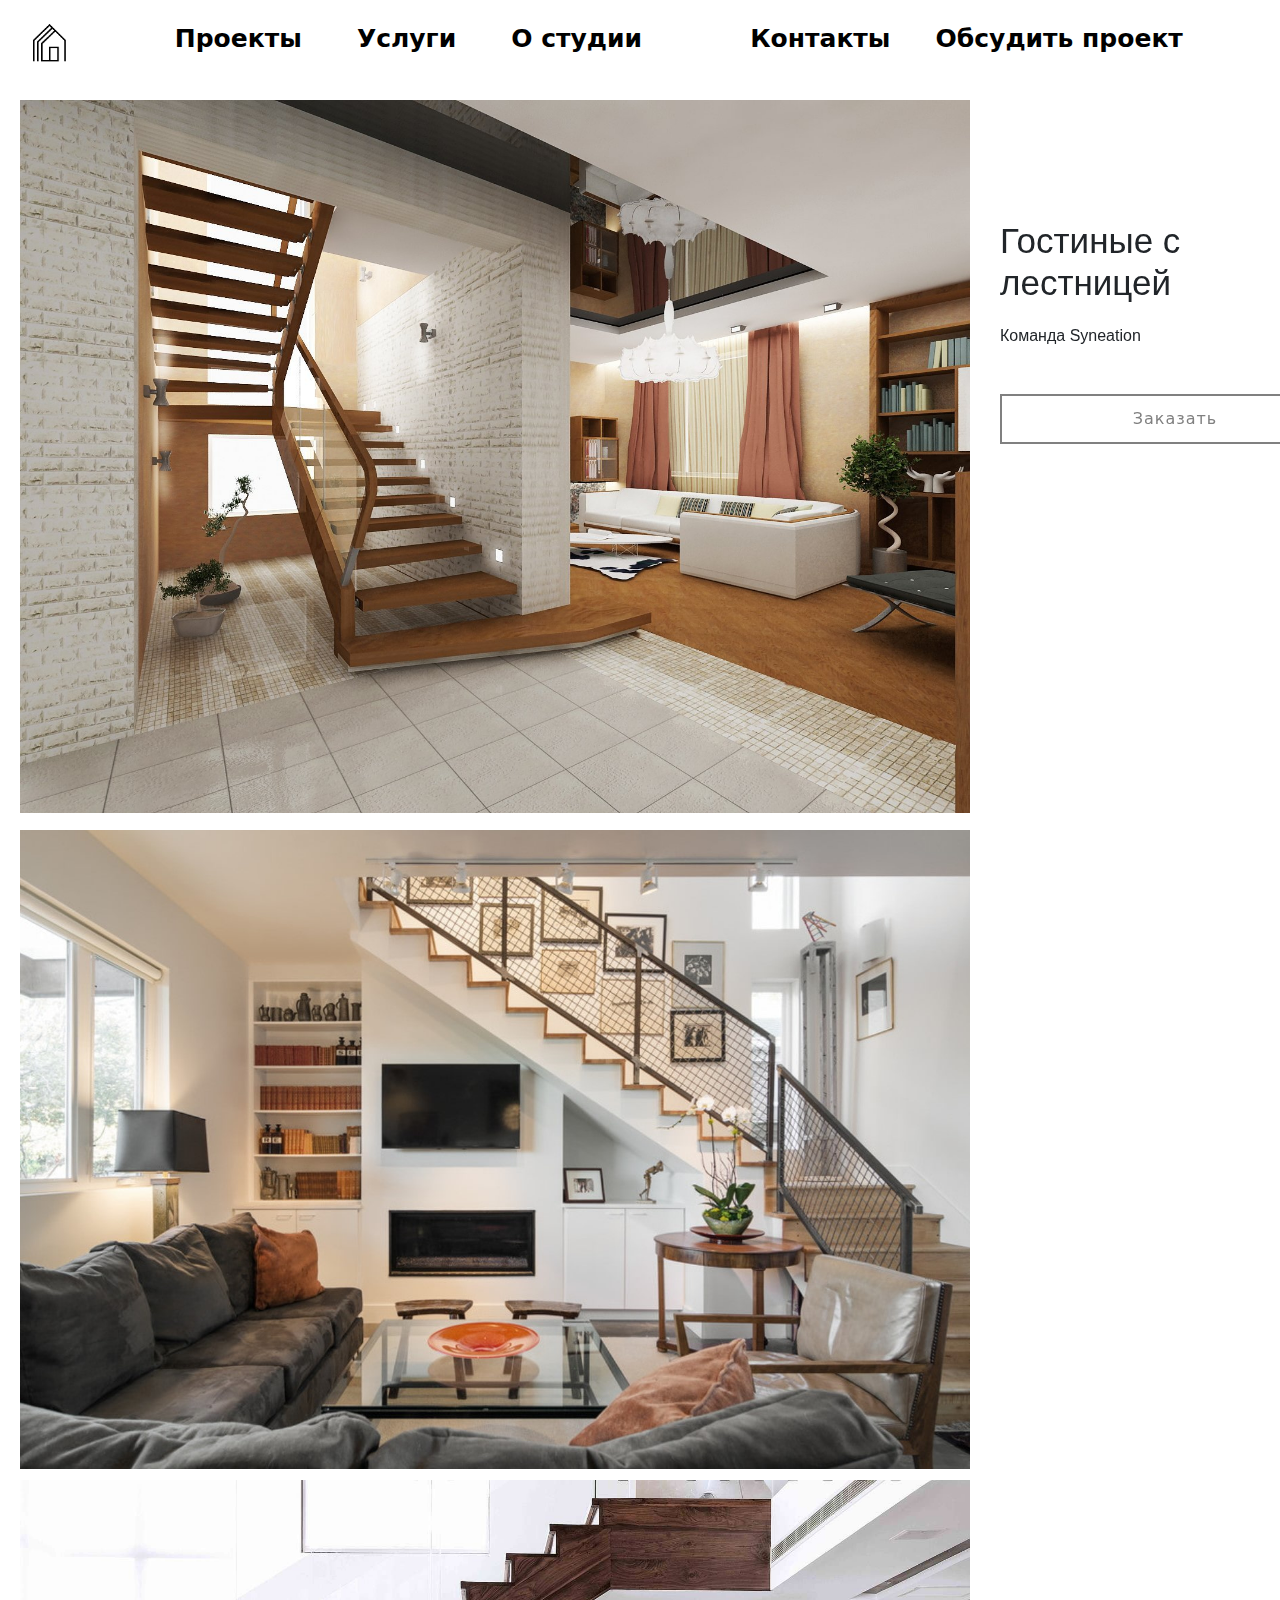
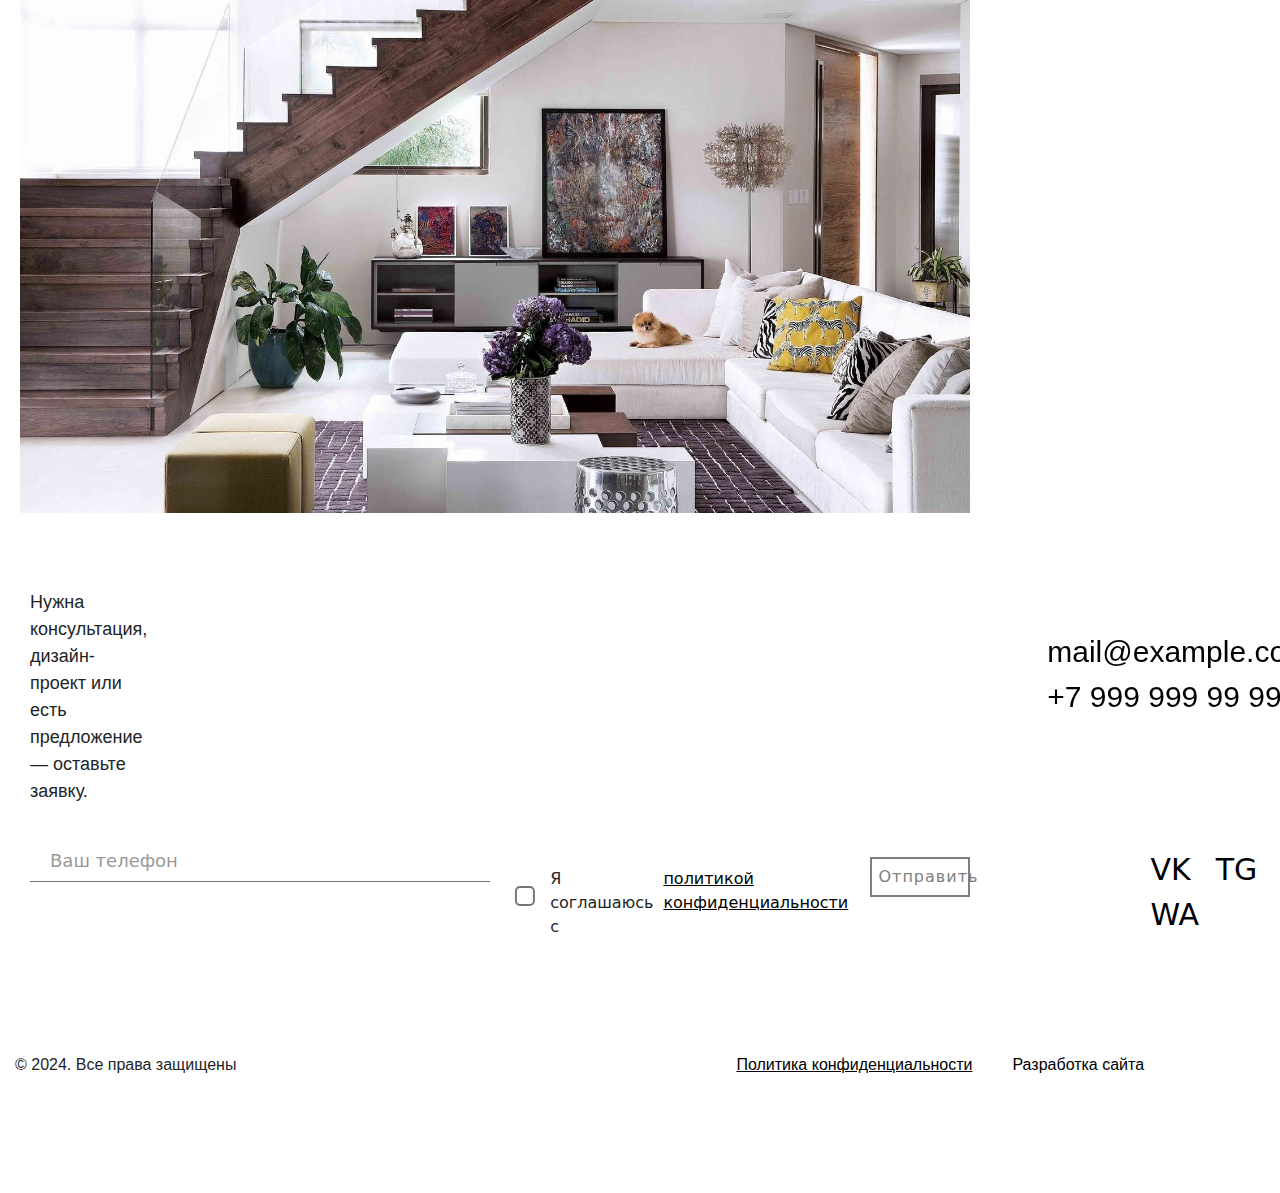
==== gostlest.html @ 32cbbccd "my_site(github)" ====
<!DOCTYPE html>
<html lang="en">
<head>
    <meta charset="UTF-8">
    <meta name="viewport" content="width=device-width, initial-scale=1.0">
    <title>Document</title>

    <!-- Css -->
    <link href="css/style.css" rel="stylesheet"> 
    <link href="css/gost.css" rel="stylesheet">
    <!-- Bootstrap -->
    <link rel="stylesheet" href="https://cdn.jsdelivr.net/npm/bootstrap@5.3.3/dist/css/bootstrap.min.css">    
    <!-- Bootstrap -->
    <script src="https://code.jquery.com/jquery-3.7.1.min.js"></script>
</head>
<body>
    <!-- Header -->
    <header>
    <div class="head-anim">
            <nav>
                <ul>
                    <li style="list-style-type: none;">
                        <a href="index.html"><img src="png/Logo.png" width="90px" class="img-head"/></a>
                        <a href="index.html#project" class="head1">Проекты</a>
                        <a href="index.html#uslugi" class="head2">Услуги</a>
                        <a href="index.html#about" class="head3">О студии</a>
                        <a href="index.html#contact" class="head4">Контакты</a>
                        <a href="#" class="head5" id="open_pop_up">Обсудить проект</a>
                    </li>
                </ul>
            </nav>
        </div>

        <div class="pop_up" id="pop_up">
            <div class="pop_up_container">
                <div class="pop_up_body" id="pop_up_body">
                    <h1>ПОЛУЧИТЕ БЕСПЛАТНУЮ<br> КОНСУЛЬТАЦИЮ ПЕРЕД<br> НАЧАЛОМ ПРОЕКТА</h1>
                    <p>Ответим на все интересующие вас вопросы простым языком,<br> поможем подобрать оптимальное решение ваших задач<br> и расскажем подробнее о работе нашей студии.</p>
                    <form action="send">
                        <div class="group">      
                            <input type="text"required>
                            <span class="highlight"></span>
                            <span class="bar"></span>
                            <label>Как вас зовут?</label>
                        </div>
                        <div class="group">      
                            <input type="tel" id="phone" name="phone" data-phone-pattern required>
                            <span class="highlight"></span>
                            <span class="bar"></span>
                            <label>Ваш телефон</label>
                        </div>
                        <div class="group">      
                            <input type="email" id="email" pattern=".+@example\.com" size="30" required>
                            <span class="highlight"></span>
                            <span class="bar"></span>
                            <label>Ваш email</label>
                        </div>
                        
                        <div class="check"> 
                            <figure style="display: flex;">
                                <input type="checkbox" name="personal"><p>Я соглашаюсь с</p>  <a href="#">политикой конфиденциальности</a>
                            </figure>
                        </div>

                        <div class="container">
                            <button>Отправить</button>
                        </div>
                    </form>
                    <!-- Close -->
                    <div class="pop_up_close" id="pop_up_close">&#10006</div>
                </div>
            </div>
        </div>
    </header>

    <figure style="display: flex;">
        <div class="text">
            <h1>Гостиные с лестницей</h1>
            <p>Команда Syneation</p>
            <form action="index.html">
                <button>Заказать</button>
            </form>
        </div>
        <div class="img1">
            <a href="png/disain1.png"><img src="png/disain1.png" alt="disain1"></a>
        </div>
        <div class="img2">
            <a href="png/disain1(1).png"><img src="png/disain1(1).png" alt="disain2"></a>
        </div>
        <div class="img3">
            <a href="png/disain1(2).png"><img src="png/disain1(2).png" alt="disain3"></a>
        </div>

    </figure>

    <!-- footer -->
     <footer>
     <footer>
            <figure style="display: flex;">
                <div class="fot">
                    <p>Нужна консультация, дизайн-проект или есть<br> предложение — оставьте заявку.</p>
                </div>
                <div class="mail">
                    <a href="mailto:mail@example.com">mail@example.com</a>
                    <br>
                    <a href="tel:+79999999999">+7 999 999 99 99</a>
                </div>
            </figure>
            
            <form action="send1.php" method="post">
                <figure style="display: flex;">
                    <div class="group" style="margin-left: 30px;">      
                        <input type="tel" id="phone" name="phone" data-phone-pattern required>
                        <span class="highlight"></span>
                        <span class="bar"></span>
                        <label>Ваш телефон</label>
                    </div>
                    <div class="check1" style="margin-left: 30px;"> 
                        <figure style="display: flex;">
                            <input type="checkbox" name="personal" style="margin-bottom: 30px;transform: scale(2);"><p style="margin-top: 30px;">Я соглашаюсь с  </p>
                            <a href="#" style="margin-top: 30px;">политикой конфиденциальности</a>
                        </figure>
                    </div>
                    <div class="container2">
                        <button type="submit" name="submit">Отправить</button>
                    </div>
    
                    <div class="con">
                        <a href="#">VK</a>
                        <a href="#">TG</a>
                        <a href="#">WA</a>
                    </div>
                </figure>
            </form>

            <figure style="display: flex;">
                <div class="end">
                    <p>© 2024. Все права защищены</p>
                </div>
                <div class="end0">
                    <a href="#">Политика конфиденциальности</a>
                </div>
                <div class="end1">
                    <a href="#">Разработка сайта</a>
                </div>
            </figure>
        </footer>
</body>

<!-- JS -->
<script src="https://code.jquery.com/jquery-3.7.1.min.js"></script>
<script src="js/etc.js"></script>
</html>
---- css/style.css ----
/* System */
/* 1 - head */
/* 1.1 - img */
/* 2 - header */
/* 3 - body */
/* 4 - uslugi */
/* 4.2 about */
/* 4.3 contact */
/* 5 - pop_up */
/* 6 - btn-sen */
/* 7 - mobile */

/* System */
html {
    scroll-behavior: smooth;
}

html, body {
    max-width: 100%;
    overflow-x: hidden;
}

/* 1 - head */
header {
    position: fixed;
    z-index: 3;
    background: white;
}

.head1 {
    text-decoration: none;
    color: black;
    font-size: 25px;
    display: inline-block;
    text-align: center;
    font-weight: 600;
    margin-right: 50px;
    margin-left: 600px;
    margin-top: 20px;

}

.head2 {
    text-decoration: none;
    color: black;
    font-size: 25px;
    display: inline-block;
    text-align: center;
    margin-right: 50px;
    font-weight: 600;
}

.head3 {
    text-decoration: none;
    color: black;
    font-size: 25px;
    display: inline-block;
    text-align: center;
    margin-right: 450px;
    font-weight: 600;
}

.head4 {
    text-decoration: none;
    color: black;
    font-size: 25px;
    display: inline-block;
    text-align: center;
    margin-right: 40px;
    font-weight: 600;
}

.head5 {
    text-decoration: none;
    color: black;
    font-size: 25px;
    display: inline-block;
    text-align: center;
    font-weight: 600;
}

.head-anim a{
	color: black; /* Цвет обычной ссылки */
    position: relative;
    cursor: pointer;
    text-decoration: none; /* Убираем подчеркивание */
}
.head-anim a:after {
	content: "";
    display: block;
    position: absolute;
    right: 0;
    bottom: -3px;
    width: 0;
    height: 2px; /* Высота линии */
    background-color: black; /* Цвет подчеркивания при исчезании линии*/
    transition: width 0.5s; /* Время эффекта */
}

.head-anim a:hover:after {
	content: "";
    width: 100%;
    display: block;
    position: absolute;
    left: 0;
    right: 0;
    bottom: -3px;
    height: 2px; /* Высота линии */
    background-color: red; /* Цвет подчеркивания при появлении линии*/
    transition: width 0.5s;  /* Время эффекта */
}

.img-head {
    margin-left: 1px;
    margin-top: 1px; 
    display: inline-block; 
    width: 3.2%;
}

/* 2 - header */
/* head */
.slide {    
    padding-right: 10px;
    margin-left: 350px; 
    padding-top: 100px; 
    font-family: 'Gill Sans', 'Gill Sans MT', Calibri, 'Trebuchet MS', sans-serif; 
    font-weight: 450;
    font-size: 80px; 
    /* for chrome and safari*/
    -webkit-animation-duration: 1s;
    -webkit-animation-name: slidein;

    /*for firefox*/
    -moz-animation-duration: 1s;
    -moz-animation-name: slidein;

      /* for opera*/
    -o-animation-duration: 1s;
    -o-animation-name: slidein;

      /* Standard syntax*/
    animation-duration: 1s;
    animation-name: slidein;

}

@-webkit-keyframes slidein {
    from {
        margin-left: 100%;
        width: 300%;
    }

    to {
        margin-left: 18%;
        width: 100%;
    }
}

@-moz-keyframes slidein {
    from {
        margin-left: 100%;
        width: 300%;
    }

    to {
        margin-left: 18%;
        width: 100%;
    }
}
 @-o-keyframes slidein {
    from {
        margin-left: 100%;
        width: 300%;
    }

    to {
        margin-left: 18%;
        width: 100%;
    }
}
  @keyframes slidein {
    from {
        margin-left: 100%;
        width: 300%;
    }

    to {
        margin-left: 18%;
        width: 100%;
    }
}

/* down-head */
.down-head {
    margin-top: 25px;
    margin-left: 670px; 
    font-size: 30px;
}

/* zak-head */
.zak-head { 
    margin-top: 20px;
    margin-left: 150px;
    font-size: 23px;
    text-decoration: none;
    color: black;
}

p.zak-head {
    color: black; /* Цвет текста */
    text-transform: uppercase;
    line-height: 1;
    -webkit-transition: all 0.5s ease;
          transition: all 0.5s ease;
}

p.zak-head:hover {
    color: #5265f6; /* Меняем цвет текста */
}

/* 3 - body */
.img1 img{
    margin-left: 15px;
    margin-top: 50px;
}

.img1 h5 {
    margin-left: 15px;
}

.img2 img{
    margin-left: 750px;
    margin-top: 50px;
}

.img2 h5 {
    margin-left: 750px;
    margin-top: 5px;
}

.img3 img {
    margin-left: 15px;
    margin-top: 50px;
}

.img3 h5 {
    margin-left: 15px;
    margin-top: 15px;
}


.img4 img {
    margin-left: 15px;
    margin-top: 50px;
}

.img4 h5 {
    margin-left: 15px;
}

.img5 img {
    margin-top: 50px;
    margin-left: 570px;
    width: 70%;
}

.img5 h5 {
    margin-top: 5px;
    margin-left: 570px;
}

.img6 img {
    margin-left: 15px;
    margin-top: 50px;
}

.img6 h5 {
    margin-left: 15px;
    margin-top: 5px;
}

.img7 img {
    margin-left: 410px;
    margin-top: 50px;
}

.img7 h5 {
    margin-left: 410px;
    margin-top: 5px;
}

.img8 img {
    margin-left: 620px;
    margin-top: 50px;
}

.img8 h5 {
    margin-left: 620px;
    margin-top: 5px;
}

.img9 img {
    margin-left: 15px;
    margin-top: 50px;
}

.img9 h5 {
    margin-left: 15px;
    margin-top: 5px;
}

/* 4 - uslugi */
.uslugi h1 {
    margin-left: 750px;
    margin-top: 100px;
    font-family: 'Lucida Sans', 'Lucida Sans Regular', 'Lucida Grande', 'Lucida Sans Unicode', Geneva, Verdana, sans-serif;
    font-size: 50px;
}

.uslugi2 h1 {
    margin-left: 35px;
    margin-top: 80px;
    font-family: 'Lucida Sans', 'Lucida Sans Regular', 'Lucida Grande', 'Lucida Sans Unicode', Geneva, Verdana, sans-serif;
    font-size: 40px;
}
.uslugi2 p{
    margin-top: 10px;
    margin-left: 35px;
    font-family: 'Lucida Sans', 'Lucida Sans Regular', 'Lucida Grande', 'Lucida Sans Unicode', Geneva, Verdana, sans-serif;
    font-size: 20px;
    font-weight: 500;
}

/* btn-uslugi */

 .btn-usl:hover{
    color: #5265f6; /* Меняем цвет текста */
}

.btn-usl1 {
    text-decoration: none;
    color: black;
    font-size: 20px;
    margin-left: 40px;
}
.btn-usl1{
    text-transform: uppercase;
    line-height: 1;
    -webkit-transition: all 0.5s ease;
            transition: all 0.5s ease;
  }
  .btn-usl1:hover{
    color: #ffa000; /* Меняем цвет текста */
    -webkit-text-shadow: 2px 2px 2px #000;
    -moz-text-shadow: 2px 2px 2px #000;
        text-shadow: 2px 2px 2px #000;
  }

.usl1 {
    margin-left: 600px;
    font-family: 'Lucida Sans', 'Lucida Sans Regular', 'Lucida Grande', 'Lucida Sans Unicode', Geneva, Verdana, sans-serif;
    font-size: 20px;
    margin-bottom: 100px;
}
.usl1 a {
    margin-top: 30px;
}
.usl1 p {
    margin-top: 20px;
    font-weight: 500;
    margin-bottom: 100px;
}

.usl2 {
    margin-left: 300px;
    font-family: 'Lucida Sans', 'Lucida Sans Regular', 'Lucida Grande', 'Lucida Sans Unicode', Geneva, Verdana, sans-serif;
    font-size: 20px;
}
.usl2 a {
    margin-top: 30px;
}
.usl2 p {
    margin-top: 20px;
    font-weight: 500;
    margin-bottom: 100px;
}

/* 4.2 about */
.abouth {
    margin-left: 600px;
    font-family: 'Lucida Sans', 'Lucida Sans Regular', 'Lucida Grande', 'Lucida Sans Unicode', Geneva, Verdana, sans-serif;
    font-size: 60px;
}
.aboutp1 {
    margin-top: 50px;
    margin-left: 600px;
    font-family: 'Lucida Sans', 'Lucida Sans Regular', 'Lucida Grande', 'Lucida Sans Unicode', Geneva, Verdana, sans-serif;
    font-size: 23px;
}
.aboutp2 {
    margin-top: 50px;
    margin-left: 120px;
    font-family: 'Lucida Sans', 'Lucida Sans Regular', 'Lucida Grande', 'Lucida Sans Unicode', Geneva, Verdana, sans-serif;
    font-size: 23px;
}
.aboutp3 {
    margin-top: 60px;
    margin-left: 600px;
    font-family: 'Lucida Sans', 'Lucida Sans Regular', 'Lucida Grande', 'Lucida Sans Unicode', Geneva, Verdana, sans-serif;
    font-size: 23px;
}
.aboutp4 {
    margin-top: 60px;
    margin-left: 120px;
    font-family: 'Lucida Sans', 'Lucida Sans Regular', 'Lucida Grande', 'Lucida Sans Unicode', Geneva, Verdana, sans-serif;
    font-size: 23px;
}
.aboutp5 {
    margin-top: 60px;
    margin-left: 600px;
    font-family: 'Lucida Sans', 'Lucida Sans Regular', 'Lucida Grande', 'Lucida Sans Unicode', Geneva, Verdana, sans-serif;
    font-size: 23px;
    margin-bottom: 100px;
}

.image {
    margin-left: 600px;
    margin-top: 60px;
    width: 100%;
}

/* 4.3 contact */
.fot {
    margin-top: 60px;
    margin-left: 30px;
    font-size: 23px;
    font-family: 'Lucida Sans', 'Lucida Sans Regular', 'Lucida Grande', 'Lucida Sans Unicode', Geneva, Verdana, sans-serif;
}

.mail a{
    
    margin-left: 900px;
	color: black; /* Цвет обычной ссылки */
    position: relative;
    cursor: pointer;
    font-size: 30px;
    font-family: 'Lucida Sans', 'Lucida Sans Regular', 'Lucida Grande', 'Lucida Sans Unicode', Geneva, Verdana, sans-serif;
    text-decoration: none; /* Убираем подчеркивание */
}
.mail a:after {
	content: "";
    display: block;
    position: absolute;
    right: 0;
    bottom: -3px;
    width: 0;
    height: 2px; /* Высота линии */
    background-color: black; /* Цвет подчеркивания при исчезании линии*/
    transition: width 0.5s; /* Время эффекта */
}

.mail a:hover:after {
	content: "";
    width: 100%;
    display: block;
    position: absolute;
    right: 0;
    left: 0;
    bottom: -3px;
    height: 2px; /* Высота линии */
    background-color: red; /* Цвет подчеркивания при появлении линии*/
    transition: width 0.5s;  /* Время эффекта */
}

.container2 button{
    margin-left: 10px;
    margin-top: 20px;
    margin-right: 10px;
    width: 100px;
    height: 40px;
    text-align: left;
  }

.con  {
    margin-left: 550px;
    margin-bottom: 100px;
}
.con a {
    font-size: 30px;
    margin-left: 20px;
    text-decoration: none;
    color: black;
}

.end p{
    font-family: 'Lucida Sans', 'Lucida Sans Regular', 'Lucida Grande', 'Lucida Sans Unicode', Geneva, Verdana, sans-serif;
    margin-left: 15px;
}
.end0 a{
    font-family: 'Lucida Sans', 'Lucida Sans Regular', 'Lucida Grande', 'Lucida Sans Unicode', Geneva, Verdana, sans-serif;
    margin-left: 500px;
    color: black;
}
.end1 {
    margin-bottom: 100px;
}
.end1 a{
    font-family: 'Lucida Sans', 'Lucida Sans Regular', 'Lucida Grande', 'Lucida Sans Unicode', Geneva, Verdana, sans-serif;
    margin-left: 600px;
    text-decoration: none;
    color: black;
}


/* 5 - pop_up */
.pop_up {
    width: 100%;
    height: 100%;
    position: fixed;
    left: 0;
    top: 0;
    background-color: transparent;
    z-index: 2;
    transform: translateY(-44.5%) scale(0);
    transition: .4s ease-in-out;
}


.pop_up.active {
    transform: translateY(0%) scale(100%);
    background-color: rgba(0, 0, 0, .8);
}

.pop_up_contaier {
    display: flex;
    width: 100%;
    height: 100%;
}

.pop_up_body {
    margin: auto;
    width: 550px;
    background-color: #fff;
    border-radius: 1px;
    text-align: center;
    padding: 40px 20px 110px 15px;
    position: relative;
    margin-top: 150px;
}

.pop_up_body h1{
    font-family: 'Lucida Sans', 'Lucida Sans Regular', 'Lucida Grande', 'Lucida Sans Unicode', Geneva, Verdana, sans-serif;
    font-size: 30px;
    text-align: left;
    margin-bottom: 10px;
    margin-left: 25px;
}
.pop_up_body p{
    font-family: 'Lucida Sans', 'Lucida Sans Regular', 'Lucida Grande', 'Lucida Sans Unicode', Geneva, Verdana, sans-serif;
    text-align: left;
    font-size: 15px;
    margin-left: 20px;
}
.pop_up_body input {
    margin-left: 20px;
    margin-top: 30px;
}

.pop_up_close {
    position: absolute;
    top: 15px;
    right: 15px;
    font-size: 21px;
    cursor: pointer;
}


/* pop_pu */
.pop_pu {
    width: 100%;
    height: 100%;
    position: fixed;
    left: 0;
    top: 0;
    background-color: transparent;
    z-index: 2;
    transform: translateY(-44.5%) scale(0);
    transition: .4s ease-in-out;
}

.pop_pu.active {
    transform: translateY(0%) scale(100%);
    background-color: rgba(0, 0, 0, .8);
}

.pop_pu_contaier {
    display: flex;
    width: 100%;
    height: 100%;
}

.pop_pu_body {
    margin: auto;
    width: 300px;
    background-color: #fff;
    border-radius: 1px;
    text-align: center;
    padding: 20px 35px 10px 25px;
    position: relative;
    margin-top: 300px;
}

.pop_pu_body h1{
    font-family: 'Lucida Sans', 'Lucida Sans Regular', 'Lucida Grande', 'Lucida Sans Unicode', Geneva, Verdana, sans-serif;
    font-size: 30px;
    text-align: left;
    margin-bottom: 30px;
    margin-top: 30px;

}
.pop_pu_body p{
    font-family: 'Lucida Sans', 'Lucida Sans Regular', 'Lucida Grande', 'Lucida Sans Unicode', Geneva, Verdana, sans-serif;
    text-align: left;
    font-size: 15px;

}
.pop_pu_body ul {
    text-align: left;

    margin-top: 40px;
}

.pop_pu_close {
    position: absolute;
    top: 15px;
    right: 15px;
    font-size: 21px;
    cursor: pointer;
}

/* input check */
.check1 a{
    color: black;  
    margin-left: 10px;
    margin-top: 20px;   
}
.check1 p{
    margin-top: 22px;
}

.check1 input{
    margin-right: 20px;
    width: 3%;
    margin-top: 30px;
    transform: scale(2);
}

.check a{
    color: black;  
    margin-left: 10px;
    margin-top: 20px;   
}
.check p{
    margin-top: 22px;
}

.check input{
    margin-right: 1px;
    width: 3%;
    margin-bottom: 30px;
    transform: scale(2);
}



.group { 
    position:relative; 
    margin-bottom:45px; 
  }
  input {
    font-size:18px;
    padding:10px 10px 10px 5px;
    display:block;
    width:460px;
    border:none;
    border-bottom:1px solid #757575;
  }
  input:focus  { outline:none; }
  
  /* LABEL ======================================= */
  label          {
    color:#999; 
    font-size:18px;
    font-weight:normal;
    position:absolute;
    right: 0;
    pointer-events:none;
    left:20px;
    top:10px;
    transition:0.2s ease all; 
    -moz-transition:0.2s ease all; 
    -webkit-transition:0.2s ease all;
  }
  
  /* active state */
  input:focus ~ label, input:valid ~ label    {
    top:-20px;
    font-size:14px;
    color:#5264AE;
  }
  
  /* BOTTOM BARS ================================= */
  .bar  { position:relative; display:block; width:300px; }
  .bar:before, .bar:after   {
    content:'';
    height:2px; 
    width:0;
    bottom:1px; 
    position:absolute;
    right: 0;
    background:#5264AE; 
    transition:0.2s ease all; 
    -moz-transition:0.2s ease all; 
    -webkit-transition:0.2s ease all;
  }
  
/* 6 - btn-sen */

.container {
    
    margin-right: 10px;
    width: 130px;
    height: 40px;
    text-align: left;
  }
  button {
    outline:none;
    height: 50px;
    text-align: center;
    width: 490px;
    border-radius:40px;
    background: #fff;
    border: 2px solid gray;
    color:gray;
    letter-spacing:1px;
    text-shadow:0;
    font{
      size:12px;
      weight:bold;
    }
    cursor: pointer;
    transition: all 0.25s ease;
    &:hover {
      color:white;
      background: gray;
    }
    &:active {
      letter-spacing: 2px;
      letter-spacing: 2px ;
    }
}
  .onclic {
    width: 40px;
    border-color:gray;
    border-width:3px;
    font-size:0;
    border-left-color:gray;
    animation: rotating 2s 0.25s linear infinite;
  
    &:after {
      content:"";
    }
    &:hover {
      color:gray;
      background: white;
    }
  }
  .validate {
    font-size:13px;
    color: white;
    background: gray;
    &:after {
      font-family:'FontAwesome';
      content:"\f00c";
    }
  }
  
  @keyframes rotating {
    from {
      transform: rotate(0deg);
    }
    to {
      transform: rotate(360deg);
    }
  }

/* test */
/* Стили всплывающего окна по-умолчанию */
.modal {
    position: fixed; /* фиксированное положение */
    top: 0;
    right: 0;
    bottom: 0;
    left: 0;
    background: rgba(0,0,0,0.5); /* фон */
    z-index: 1050;
    opacity: 0; /* по умолчанию модальное окно прозрачно */
    -webkit-transition: opacity 200ms ease-in; 
    -moz-transition: opacity 200ms ease-in;
    transition: opacity 200ms ease-in; /* анимация перехода */
    pointer-events: none; /* элемент невидим для событий мыши */
    margin: 0;
    padding: 0;
}
/* При отображении модального окно */
.modal:target {
    opacity: 1; /* делаем окно видимым */
   pointer-events: auto; /* элемент видим для событий мыши */
    overflow-y: auto; /* добавляем прокрутку по y, когда элемент не помещается на страницу */
}
/* ширина модального окна и его отступы от экрана */
.modal-dialog {
    position: relative;
    width: auto;
    margin: 10px;
}

/* Стили для блока с контентом окна */ 
.modal-content {
    position: relative;
    display: -webkit-box;
    display: -webkit-flex;
    display: -ms-flexbox;
    display: flex;
    -webkit-box-orient: vertical;
    -webkit-box-direction: normal;
    -webkit-flex-direction: column;
    -ms-flex-direction: column;
    flex-direction: column;
    background-color: #fff;
    -webkit-background-clip: padding-box;
    background-clip: padding-box;
    border: 1px solid rgba(0,0,0,.2);
    border-radius: .3rem;
    outline: 0;
}

/* Стили заголовка окна */
.modal-header {
    display: -webkit-box;
    display: -webkit-flex;
    display: -ms-flexbox;
    display: flex;
    -webkit-box-align: center;
    -webkit-align-items: center;
    -ms-flex-align: center;
    align-items: center;
    -webkit-box-pack: justify;
    -webkit-justify-content: space-between;
    -ms-flex-pack: justify;
    justify-content: space-between;
    padding: 15px;
    border-bottom: 1px solid #eceeef;
}
.modal-title {
    margin-top: 0;
    margin-bottom: 0;
    line-height: 1.5;
    font-size: 1.25rem;
    font-weight: 500;
}
/* Стили кнопки "х" ("Закрыть")  */
.close {
    float: right;
    font-family: sans-serif;
    font-size: 24px;
    font-weight: 700;
    line-height: 1;
    color: #000;
    text-shadow: 0 1px 0 #fff;
    opacity: .5;
    text-decoration: none;
}
/* Стили для закрывающей кнопки в фокусе или наведении */
.close:focus, .close:hover {
    color: #000;
    text-decoration: none;
    cursor: pointer;
    opacity: .75;
}
/* Стили блока основного содержимого окна */
.modal-body {
  position: relative;
    -webkit-box-flex: 1;
    -webkit-flex: 1 1 auto;
    -ms-flex: 1 1 auto;
    flex: 1 1 auto;
    padding: 15px;
    overflow: auto;
}

/* 7 - mobile */
@media (max-width: 1900px) {
    .img-head {
        width: 3%;
    }
    .head4 {
        margin-right: 1px;
        margin-left: 3px;
    }
    .head5 {
        margin-left: 10px;
    }
    .slide {
        margin-left: 350px;
    }
 }

 @media (max-width: 1870px){
    .head1 {
        margin-left: 350px;
    }
    .head4 {
        margin-right: 30px;
    }
    .head3 {
        margin-right: 450px;
    }
    .slide {
        margin-left: 200px;
    }
    .down-head {
        margin-left: 380px;
    }
    .end1 a {
        margin-left: 40px;
    }
 }

@media (max-width: 1700px){
    .head4 {
        margin-right: 40px;
    }
    .head3 {
        margin-right: 320px;
    }
    .head1 {
        margin-left: 200px;
    }
    .slide {
        margin-left: 130px;
    }
    .down-head {
        margin-left: 230px;
    }
    .img2 {
        margin-right: 300px;
    }
    .img3 {
        width: 90%;
    }
    .img4 {
        width: 90%;
        margin-right: 300px;
    }
    .img5 {
        margin-right: 200px;
    }
    .img6 {
        width: 100%;
    }
    .img7 {
        padding-right: 280px;
        width: 120%;
    }
    .img8 {
        width: 80%;
        padding-right: 60px;
    }

    .uslugi h1{
        padding-top: 30px;
    }
    .usl1 {
        margin-left: 500px;
    }
    .usl2 {
        margin-left: 200px;
    }

    .image img{
        width: 55%;
        height: 55%;
    }

    .con {
        margin-left: 250px;
    }
 }
 @media (max-width: 1360px){
    .head4 {
        margin-right: 30px;
    }
    .head3 {
        margin-right: 100px;
    }
    .head1 {
        margin-left: 100px;
    }
    .slide {
        margin-left: 130px;
    }
    .down-head {
        margin-left: 230px;
    }
    .img2 img{
        width: 70%;
        margin-left: 500px;
    }
    .img2 h5{
        margin-left: 500px;
    }
    .img6 img {
        width:150%;
    }
    .img8 img {
        margin-left: 450px;
    }
    .img8 h5 {
        margin-left: 450px;
    }
    .img9 img {
        width: 70%;
    }

    .uslugi h1 {
        margin-left: 100px;
    }
    .usl1  {
        margin-right: 200px;
    }
    .usl2 {
        margin-right: 300px;
    }
 }

 @media (max-width: 1024px){
    .head1 {
        margin-left: 70px;
    }
    .head4 {
        margin-right: 30px;
    }
    .head3 {
        margin-right: 80px;
    }
    .slide {
        margin-left: 150px;
    }
    .down-head {
        margin-left: 280px;
    }
    .end1 a {
        margin-left: 40px;
    }
    .img2 img{
        width: 70%;
        margin-left: 500px;
    }
    .img2 h5{
        margin-left: 500px;
    }
    .img6 img {
        width:350%;
    }
    .img8 img {
        margin-left: 450px;
    }
    .img8 h5 {
        margin-left: 450px;
    }
    .img9 img {
        width: 70%;
    }

    .uslugi h1 {
        margin-left: 100px;
    }
    .usl1  h1{
        margin-left: 1px;
    }
    .usl2 {
        margin-left: 300px;
    }
 }

 @media (max-width: 768px){
    .head1 {
        margin-left: 10px;
        margin-right: 10px;
    }
    .head4 {
        margin-right: 0px;
    }
    .head3 {
        margin-right: 10px;
    }
    .head2 {
        margin-right: 10px;
    }
    .slide {
        margin-left: 10px;
    }
    .down-head {
        margin-left: 10px;
    }
    .img2 img{
        width: 100%;
        margin-left: 350px;
    }
    .img2 h5{
        margin-left: 350px;
    }
    .img3 img {
        width: 280%;
    }
    .img4 img {
        margin-left: 200px;
        width: 70%;
    }
    .img4 h5 {
        margin-left: 200px;
    }
    .img5 img {
        margin-left: 400px;
    }
    .img5 h5 {
        margin-left: 400px;
    }
    .img6 img {
        width:350%;
    }
    .img8 img {
        margin-left: 380px;
    }
    .img8 h5 {
        margin-left: 350px;
    }
    .img9 img {
        width: 70%;
    }

    .uslugi h1 {
        margin-left: 100px;
    }
    .usl1  h1{
        margin-left: -450px;
    }
    .usl1 p {
        margin-left: -450px;
    }
    .usl2 h1{
        margin-left: -660px;
        margin-top: 200px;
    }
    .usl2 p {
        margin-left: -660px;
    }
    .container2 {
        margin-top: 100px;
    }

    .abouth {
        margin-left: 150px;
    }
    .aboutp1 {
        margin-left: 150px;
    }
    .image {
        margin-left: 250px;
    }
    .aboutp3 {
        margin-left: 250px;
    }
    .aboutp5 {
        margin-left: 250px;
    }
    .fot {
        margin-right: 300px;
    }
    .mail {
        margin-left: -1000px;
    }
    .end0 {
        margin-left: -450px;
    }
    .container2 button {
        margin-left: -780px;
    }
    @-webkit-keyframes slidein {
        from {
            margin-left: 100%;
            width: 300%;
        }
    
        to {
            margin-left: 0%;
            width: 100%;
        }
    }
    
    @-moz-keyframes slidein {
        from {
            margin-left: 100%;
            width: 300%;
        }
    
        to {
            margin-left: 0%;
            width: 100%;
        }
    }
     @-o-keyframes slidein {
        from {
            margin-left: 100%;
            width: 300%;
        }
    
        to {
            margin-left: 0%;
            width: 100%;
        }
    }
      @keyframes slidein {
        from {
            margin-left: 100%;
            width: 300%;
        }
    
        to {
            margin-left: 0%;
            width: 100%;
        }
   
 }

 @media (max-width: 425px){
    .head-anim {
        right: 0;
    }
    .head1 {
        margin-right: 1px;
    }
    .head2 {
        margin-right: 1px;
    }
    .head4 {
        margin-right: 1px;
    }
    .head3 {
        margin-right: 1px;
    }

    .slide {
        margin-left: 1px;
        font-size: 26px;
    }
    .down-head {
        margin-left: -30px;
        font-size: 26px;
    }

    .img2 img{
        width: 200%;
        margin-left: 150px;
    }
    .img2 h5{
        margin-left: 150px;
    }

    .img3 img {
        width: 170%;
    }
    .img4 img {
        margin-left: 100px;
        width: 40%;
    }
    .img4 h5 {
        margin-left: 100px;
    }

    .img5 img {
        margin-left:130px;
        width: 130%;
    }
    .img5 h5 {
        margin-left: 130px;
    }

    .img6 img {
        width:160%;
    }
    .img7 img {
        margin-left: 100px;
        width: 250%;
    }
    .img7 h5 {
        margin-left: 100px;
        
    }
    .img8 img {
        margin-left: 80px;
        width: 130%;
    }
    .img8 h5 {
        margin-left: 80px;
    }
    .img9 img {
        width: 70%;
    }

    .uslugi h1 {
        margin-left: 10px;
        font-size: 45px;
    }
    .usl1  h1{
        margin-left: -460px;
    }
    .usl1 p {
        margin-left: -460px;
    }
    .usl2 h1{
        margin-left: -960px;
        margin-top: 200px;
    }
    .usl2 p {
        margin-left: -960px;

    }

    .abouth {
        margin-left: 1px;
        font-size: 50px;
    }
    .aboutp1 {
        margin-left: 1px;
        font-size: 20px;
    }
    .aboutp2 {
        margin-left: 1px;
        font-size: 23px;
    }
    .image {
        margin-left: 70px;
    }
    .aboutp3 {
        margin-left: 20px;
        font-size: 20px;
    }
    .aboutp4 {
        margin-left: 20px;
        font-size: 20px;
    }
    .aboutp5 {
        margin-left: 25px;
    }
    .fot {
        margin-right: 300px;
        margin-top: 200px;
        margin-left: 30px;
        font-size: 15px;
    }
    .mail {
        margin-left: -1540px;
    }
    .end0 {
        margin-left: -730px;
        margin-top: 100px;
    }
    .end1 {
        margin-left: -300px;
        margin-top: 50px;
    }
    .con {
        margin-left: -400px;
        margin-top: 220px;
    }
    
    .check1 input{
        width: 40px;
        margin-left: -410px;
        margin-top: 40px;
    }
    .check1 p{
        margin-bottom: 10px;
    }
    .container2 button{
        margin-left: -400px;
    }
    .group p {
        margin-top: 50px;
        margin-left: -160px;
        margin-top: 30px;
    }
    .group input{ 
        position:relative; 
        margin-top:-10px; 
      }
      button {
        width: 100%;
      }

      @-webkit-keyframes slidein {
        from {
            margin-left: 100%;
            width: 300%;
        }
    
        to {
            margin-left: 0%;
            width: 100%;
        }
    }
    
    @-moz-keyframes slidein {
        from {
            margin-left: 100%;
            width: 300%;
        }
    
        to {
            margin-left: 0%;
            width: 100%;
        }
    }
     @-o-keyframes slidein {
        from {
            margin-left: 100%;
            width: 300%;
        }
    
        to {
            margin-left: 0%;
            width: 100%;
        }
    }
      @keyframes slidein {
        from {
            margin-left: 100%;
            width: 300%;
        }
    
        to {
            margin-left: 0%;
            width: 100%;
        }
      }
    /* pop-up mobile */
    .pop_up {
        width: 100%;
        height: 100%;
        position: fixed;
        left: 0;
        top: 0;
        background-color: transparent;
        z-index: 2;
        transform: translateY(-44.5%) scale(0);
        transition: .4s ease-in-out;
    }
    
    .pop_up.active {
        transform: translateY(0%) scale(100%);
        background-color: rgba(0, 0, 0, .8);
    }
    
    .pop_up_contaier {
        display: flex;
        width: 100%;
        height: 100%;
    }
    
    .pop_up_body {
        margin: auto;
        width: 400px;
        background-color: #fff;
        border-radius: 1px;
        text-align: center;
        padding: 40px 20px 110px 15px;
        position: relative;
        margin-top: 30px;
    }
    
    .pop_up_body h1{
        font-family: 'Lucida Sans', 'Lucida Sans Regular', 'Lucida Grande', 'Lucida Sans Unicode', Geneva, Verdana, sans-serif;
        font-size: 30px;
        text-align: left;
        margin-bottom: 10px;
        margin-left: 25px;
    }
    .pop_up_body p{
        font-family: 'Lucida Sans', 'Lucida Sans Regular', 'Lucida Grande', 'Lucida Sans Unicode', Geneva, Verdana, sans-serif;
        text-align: left;
        font-size: 15px;
        margin-left: 20px;
    }
    input {
        font-size:18px;
        padding:10px 10px 10px 5px;
        display:block;
        width:350px;
        border:none;
        border-bottom:1px solid #757575;
      }
      
      .container {
        position: absolute;
        right: 0;
        margin-bottom: 100px;
        margin-right: 0px;
        width: 30px;
        height: 40px;
        text-align: left;
      }
    
    .pop_up_close {
        position: absolute;
        top: 15px;
        right: 15px;
        font-size: 21px;
        cursor: pointer;
    }

    @media (max-width: 375px){
        .img-head {
            width: 8%;
        }
        .head-anim {
            right: 0;
        }
        .head1 {
            margin-right: 1px;
        }
        .head2 {
            margin-right: 1px;
        }
        .head4 {
            margin-right: 1px;
        }
        .head3 {
            margin-right: 1px;
        }
    
        .slide {
            font-size: 20px;
            margin-left: 20px;
        }
        .down-head {
            margin-left: 10px;
            font-size: 20px;
        }
        .img1 img {
            width: 100%;
        }
        .img2 img{
            width: 500%;
            margin-left: 10px;
        }
        .img2 h5{
            margin-left: 10px;
            font-size: 20px;
        }
    
        .img3 img {
            width: 180%;
        }
        .img4 img {
            margin-left: 100px;
            width: 60%;
        }
        .img4 h5 {
            margin-left: 100px;
        }
    
        .img5 img {
            margin-left:10px;
            width: 200%;
        }
        .img5 h5 {
            margin-left: 10px;
        }
    
        .img6 img {
            width:150%;
        }
        .img6 h5 {
            font-size: 15px;
        }
        .img7 img {
            margin-left: 90px;
            width: 250%;
        }
        .img7 h5 {
            margin-left: 100px;
            font-size: 15px;
        }
        .img8 img {
            margin-left: 10px;
            width: 170%;
        }
        .img8 h5 {
            margin-left: 10px;
        }
        .img9 img {
            width: 100%;
            margin-left: 10px;
        }
    
        .uslugi h1 {
            margin-left: 10px;
            font-size: 35px;
        }
        .usl1  h1{
            margin-left: -460px;
        }
        .usl1 p {
            margin-left: -460px;
            font-size: 17px;
        }
        .usl2 h1{
            margin-left: -960px;
            margin-top: 200px;
        }
        .usl2 p {
            margin-left: -960px;
            font-size: 15px;
        }
    
        .abouth {
            margin-left: 30px;
            font-size: 33px;
        }
        .aboutp1 {
            margin-left: 10px;
            font-size: 15px;
        }
        .aboutp2 {
            margin-left: 10px;
            font-size: 16px;
        }
        .image {
            margin-left: 16px;
            width: 200%;
        }
        .aboutp3 {
            margin-left: 20px;
            font-size: 15px;
        }
        .aboutp4 {
            margin-left: 20px;
            font-size: 15px;
        }
        .aboutp5 {
            margin-left: 25px;
            font-size: 17px;
        }
        .fot {
            margin-right: 300px;
            margin-top: 200px;
            margin-left: 30px;
            font-size: 15px;
        }
        .mail {
            margin-left: -1540px;
        }
        .end0 {
            margin-left: -730px;
            margin-top: 100px;
        }
        .end1 {
            margin-left: -300px;
            margin-top: 50px;
        }
        .con {
            margin-left: -800px;
            margin-top: 220px;
        }
        .check1 input{
            width: 20px;
            margin-left: -350px;
            margin-top: 50px;
        }
        .group p {
            margin-top: 50px;
            margin-left: -160px;
            margin-top: 30px;
        }
        .group { 
            position:relative; 
            margin-bottom:5px; 
          }
          button {
            width: 100%;
          }
        .container2 {
            margin-left: 400px;
        }
        /* pop-up mobile */
        .pop_up {
            width: 100%;
            height: 100%;
            position: fixed;
            left: 0;
            top: 0;
            background-color: transparent;
            z-index: 2;
            transform: translateY(-44.5%) scale(0);
            transition: .4s ease-in-out;
        }
        
        .pop_up.active {
            transform: translateY(0%) scale(100%);
            background-color: rgba(0, 0, 0, .8);
        }
        
        .pop_up_contaier {
            display: flex;
            width: 100%;
            height: 100%;
        }
        
        .pop_up_body {
            margin: auto;
            width: 350px;
            background-color: #fff;
            border-radius: 1px;
            text-align: center;
            padding: 40px 20px 110px 15px;
            position: relative;
            margin-top: 30px;
        }
        
        .pop_up_body h1{
            font-family: 'Lucida Sans', 'Lucida Sans Regular', 'Lucida Grande', 'Lucida Sans Unicode', Geneva, Verdana, sans-serif;
            font-size: 20px;
            text-align: left;
            margin-bottom: 10px;
            margin-left: 25px;
        }
        .pop_up_body p{
            font-family: 'Lucida Sans', 'Lucida Sans Regular', 'Lucida Grande', 'Lucida Sans Unicode', Geneva, Verdana, sans-serif;
            text-align: left;
            font-size: 15px;
            margin-left: 20px;
        }
        input {
            font-size:18px;
            padding:10px 10px 10px 5px;
            display:block;
            width:270px;
            border:none;
            border-bottom:1px solid #757575;
          }
          
          .container {
            position: absolute;
            right: 0;
            margin-bottom: 100px;
            margin-right: 0px;
            width: 30px;
            height: 40px;
            text-align: left;
          }
        
        .pop_up_close {
            position: absolute;
            top: 15px;
            right: 15px;
            font-size: 21px;
            cursor: pointer;
        }
    }
    @media (max-width: 320px){
        @-webkit-keyframes slidein {
            from {
                margin-left: 100%;
                width: 300%;
            }
        
            to {
                margin-left: 0%;
                width: 100%;
            }
        }
        
        @-moz-keyframes slidein {
            from {
                margin-left: 100%;
                width: 300%;
            }
        
            to {
                margin-left: 0%;
                width: 100%;
            }
        }
         @-o-keyframes slidein {
            from {
                margin-left: 100%;
                width: 300%;
            }
        
            to {
                margin-left: 0%;
                width: 100%;
            }
        }
          @keyframes slidein {
            from {
                margin-left: 100%;
                width: 300%;
            }
        
            to {
                margin-left: 0%;
                width: 100%;
            }
          }
        .img-head {
            width: 8%;
        }
        .head-anim {
            right: 0;
        }
        .head1 {
            margin-right: 1px;
        }
        .head2 {
            margin-right: 1px;
        }
        .head4 {
            margin-right: 1px;
        }
        .head3 {
            margin-right: 1px;
        }
    
        .slide {
            font-size: 20px;
            margin-left: 4px;
        }
        .down-head {
            margin-left: -20px;
            font-size: 20px;
        }
        .img1 img {
            width: 90%;
            
        }
        .img2 img{
            width: 1500%;
            margin-left: 10px;
        }
        .img2 h5{
            margin-left: 10px;
            font-size: 20px;
        }
    
        .img3 img {
            width: 180%;
            margin-left: 5px;
        }
        .img3 h5 {
            margin-left: 5px;
            font-size: 17px;
        }
        .img4 img {
            margin-left: 80px;
            width: 50%;
        }
        .img4 h5 {
            margin-left: 80px;
            font-size: 17px;
        }
    
        .img5 img {
            margin-left:10px;
            width: 300%;
        }
        .img5 h5 {
            margin-left: 10px;
        }
    
        .img6 img {
            width:150%;
        }
        .img6 h5 {
            font-size: 15px;
        }
        .img7 img {
            margin-left: 70px;
            width: 400%;
        }
        .img7 h5 {
            margin-left: 70px;
            font-size: 13px;
        }
        .img8 img {
            margin-left: 10px;
            width: 200%;
        }
        .img8 h5 {
            margin-left: 10px;
        }
        .img9 img {
            width: 100%;
            margin-left: 10px;
        }
    
        .uslugi h1 {
            margin-left: 10px;
            font-size: 35px;
        }
        .usl1  h1{
            margin-left: -460px;
        }
        .usl1 p {
            margin-left: -460px;
            font-size: 15px;
        }
        .usl2 h1{
            margin-left: -960px;
            margin-top: 200px;
        }
        .usl2 p {
            margin-left: -960px;
            font-size: 13px;
        }
    
        .abouth {
            margin-left: 30px;
            font-size: 33px;
        }
        .aboutp1 {
            margin-left: 10px;
            font-size: 15px;
        }
        .aboutp2 {
            margin-left: 10px;
            font-size: 16px;
        }
        .image {
            margin-left: 16px;
            width: 200%;
        }
        .aboutp3 {
            margin-left: 20px;
            font-size: 15px;
        }
        .aboutp4 {
            margin-left: 20px;
            font-size: 15px;
        }
        .aboutp5 {
            margin-left: 25px;
            font-size: 17px;
        }
        .fot {
            margin-right: 300px;
            margin-top: 200px;
            margin-left: 30px;
            font-size: 15px;
        }
        .mail {
            margin-left: -1400px;
            font-size: 1px;
        }
        .end0 {
            margin-left: -730px;
            margin-top: 100px;
        }
        .end1 {
            margin-left: -300px;
            margin-top: 50px;
        }
        .con {
            margin-left: -400px;
            margin-top: 220px;
        }
        .check {
            margin-left: -25px;
        }
        .check1 {
            margin-left: -300px;
            margin-top: 20px;
        }
        .group p {
            margin-top: 50px;
            margin-left: -160px;
            margin-top: 30px;
        }
        .group input{ 
            position:relative; 
            margin-top:-10px;
          }
          button {
            width: 100%;
          }
        .container2 {
            margin-left: 10px;
        }
        /* pop-up mobile */
        .pop_up {
            width: 100%;
            height: 100%;
            position: fixed;
            left: 0;
            top: 0;
            background-color: transparent;
            z-index: 2;
            transform: translateY(-44.5%) scale(0);
            transition: .4s ease-in-out;
        }
        
        .pop_up.active {
            transform: translateY(0%) scale(100%);
            background-color: rgba(0, 0, 0, .8);
        }
        
        .pop_up_contaier {
            display: flex;
            width: 100%;
            height: 100%;
        }
        
        .pop_up_body {
            margin: auto;
            width: 300px;
            background-color: #fff;
            border-radius: 1px;
            text-align: center;
            padding: 40px 20px 110px 15px;
            position: relative;
            margin-top: 30px;
        }
        
        .pop_up_body h1{
            font-family: 'Lucida Sans', 'Lucida Sans Regular', 'Lucida Grande', 'Lucida Sans Unicode', Geneva, Verdana, sans-serif;
            font-size: 20px;
            text-align: left;
            margin-bottom: 10px;
            margin-left: 25px;
        }
        .pop_up_body p{
            font-family: 'Lucida Sans', 'Lucida Sans Regular', 'Lucida Grande', 'Lucida Sans Unicode', Geneva, Verdana, sans-serif;
            text-align: left;
            font-size: 15px;
            margin-left: 20px;
        }
        input {
            font-size:18px;
            padding:10px 10px 10px 5px;
            display:block;
            width:220px;
            border:none;
            border-bottom:1px solid #757575;
          }
          
          .container {
            position: absolute;
            right: 0;
            margin-bottom: 100px;
            margin-right: 0px;
            width: 30px;
            height: 40px;
            text-align: left;
          }
        
        .pop_up_close {
            position: absolute;
            top: 15px;
            right: 15px;
            font-size: 21px;
            cursor: pointer;
        }
    }
 }
 }
---- css/gost.css ----
/* 1 - text */
/* 2 - img */

/* 1 - text */
.text {
    position: fixed;
}
.text h1 {
    margin-left: 1350px;
    margin-top: 220px;
    font-family: 'Lucida Sans', 'Lucida Sans Regular', 'Lucida Grande', 'Lucida Sans Unicode', Geneva, Verdana, sans-serif;
}
.text p {
    margin-left: 1350px;
    margin-top: 50px;
    font-family: 'Lucida Sans', 'Lucida Sans Regular', 'Lucida Grande', 'Lucida Sans Unicode', Geneva, Verdana, sans-serif;
}
.text button {
    margin-left: 1350px;
    margin-top: 30px;
}

/* 2 - img */
.img1 img {
    width: 1100px;
    margin-left: 20px;
    margin-top: 100px;
}
.img2 img{
    width: 1100px;
    margin-left: -1100px;
    margin-top: 940px;
}
.img3 img{
    width: 1100px;
    margin-left: -1100px;
    margin-top: 1700px;
}

/* mobile */
@media (max-width: 1701px){
    .text h1 {
        margin-left: 1150px;
        margin-top: 220px;
        font-family: 'Lucida Sans', 'Lucida Sans Regular', 'Lucida Grande', 'Lucida Sans Unicode', Geneva, Verdana, sans-serif;
    }
    .text p {
        margin-left: 1150px;
        margin-top: 20px;
        font-family: 'Lucida Sans', 'Lucida Sans Regular', 'Lucida Grande', 'Lucida Sans Unicode', Geneva, Verdana, sans-serif;
    }
    .text button {
        margin-left: 1150px;
        margin-top: 30px;
    }
    .img3 img {
        margin-left: -1400px;
    }
}
@media (max-width: 1500px){
    .text h1 {
        margin-left: 1000px;
        margin-top: 220px;
        font-size: 35px;
        font-family: 'Lucida Sans', 'Lucida Sans Regular', 'Lucida Grande', 'Lucida Sans Unicode', Geneva, Verdana, sans-serif;
    }
    .text p {
        margin-left: 1000px;
        margin-top: 20px;
        font-family: 'Lucida Sans', 'Lucida Sans Regular', 'Lucida Grande', 'Lucida Sans Unicode', Geneva, Verdana, sans-serif;
    }
    .text button {
        margin-left: 1000px;
        margin-top: 30px;
        width: 350px;
    }
    .img1 img {
        width: 950px;
    }
    .img2 img {
        width: 950px;
        margin-left: -950px;
        margin-top: 830px;
    }
    .img3 img {
        width: 950px;
        margin-left: -1250px;
        margin-top: 1480px;
    }
    .fot {
        font-size: 18px;
    }
    .con {
        margin-top: 10px;
        margin-left: 150px;
    }
    .mail {
        margin-top: 100px;
    }
}
@media (max-width: 1024px){
    .text h1 {
        margin-left: 600px;
        margin-top: 220px;
        font-size: 35px;
        font-family: 'Lucida Sans', 'Lucida Sans Regular', 'Lucida Grande', 'Lucida Sans Unicode', Geneva, Verdana, sans-serif;
    }
    .text p {
        margin-left: 600px;
        margin-top: 20px;
        font-family: 'Lucida Sans', 'Lucida Sans Regular', 'Lucida Grande', 'Lucida Sans Unicode', Geneva, Verdana, sans-serif;
    }
    .text button {
        margin-left: 600px;
        margin-top: 30px;
        width: 350px;
    }
    .img1 img {
        width: 550px;
    }
    .img2 img {
        width: 550px;
        margin-left: -550px;
        margin-top: 530px;
    }
    .img3 img {
        width: 550px;
        margin-left: -850px;
        margin-top: 920px;
    }
    .fot {
        font-size: 20px;
    }
    .con {
        margin-top: 100px;
        margin-left: -200px;
    }
    .mail {
        margin-top: 100px;
        margin-left: -450px;
    }
    .end0 {
        margin-left: -450px;
    }
    .container2 {
        margin-left: -10px;
    }
}
@media (max-width: 768px){
    .text h1 {
        margin-left: 380px;
        margin-top: 220px;
        font-size: 35px;
        font-family: 'Lucida Sans', 'Lucida Sans Regular', 'Lucida Grande', 'Lucida Sans Unicode', Geneva, Verdana, sans-serif;
    }
    .text p {
        margin-left: 380px;
        margin-top: 20px;
        font-family: 'Lucida Sans', 'Lucida Sans Regular', 'Lucida Grande', 'Lucida Sans Unicode', Geneva, Verdana, sans-serif;
    }
    .text button {
        margin-left: 380px;
        margin-top: 30px;
        width: 350px;
    }
    .img1 img {
        width: 350px;
    }
    .img2 img {
        width: 350px;
        margin-left: -350px;
        margin-top: 370px;
    }
    .img3 img {
        width: 350px;
        margin-left: -650px;
        margin-top: 620px;
    }
    .fot {
        font-size: 20px;
    }
    .con {
        margin-top: 100px;
        margin-left: -200px;
    }
    .mail {
        margin-top: 100px;
        margin-left: -1050px;
    }
    .end0 {
        margin-left: -450px;
    }
    .container2 {
        margin-left: -30px;
    }
}
@media (max-width: 425px){
    .text h1 {
        margin-left: 240px;
        margin-top: 120px;
        font-size: 15px;
        font-family: 'Lucida Sans', 'Lucida Sans Regular', 'Lucida Grande', 'Lucida Sans Unicode', Geneva, Verdana, sans-serif;
    }
    .text p {
        margin-left: 240px;
        margin-top: 20px;
        font-family: 'Lucida Sans', 'Lucida Sans Regular', 'Lucida Grande', 'Lucida Sans Unicode', Geneva, Verdana, sans-serif;
    }
    .text button {
        margin-left: 240px;
        margin-top: 30px;
        width: 150px;
    }
    .img1 img {
        width: 200px;
    }
    .img2 img {
        width: 200px;
        margin-left: -200px;
        margin-top: 260px;
    }
    .img3 img {
        width: 200px;
        margin-left: -500px;
        margin-top: 400px;
    }
    .fot {
        font-size: 20px;
    }
    .con {
        margin-top: 100px;
        margin-left: -650px;
    }
    .mail {
        margin-top: 100px;
        margin-left: -1350px;
    }
    .end0 {
        margin-left: -730px;
    }
    .check1 input{
        width: 10px;
        margin-left: -360px;
        margin-right: -20px;
    }
    .container2 {
        margin-left: 450px;
    }
}

@media (max-width: 425px){
    .text h1 {
        margin-left: 230px;
        margin-top: 120px;
        font-size: 12px;
        font-family: 'Lucida Sans', 'Lucida Sans Regular', 'Lucida Grande', 'Lucida Sans Unicode', Geneva, Verdana, sans-serif;
    }
    .text p {
        margin-left: 230px;
        font-size: 12px;
        margin-top: 20px;
        font-family: 'Lucida Sans', 'Lucida Sans Regular', 'Lucida Grande', 'Lucida Sans Unicode', Geneva, Verdana, sans-serif;
    }
    .text button {
        margin-left: 230px;
        margin-top: 30px;
        width: 100px;
    }
    .check1 input{
        width: 10px;
        margin-left: -360px;
        margin-right: -20px;
        margin-top: 30px;
    }
    .container2 button{
        margin-left: -800px;
    }
}

@media (max-width: 321px){
    .text h1 {
        margin-left: 230px;
        margin-top: 120px;
        font-size: 12px;
        font-family: 'Lucida Sans', 'Lucida Sans Regular', 'Lucida Grande', 'Lucida Sans Unicode', Geneva, Verdana, sans-serif;
    }
    .text p {
        margin-left: 230px;
        font-size: 12px;
        margin-top: 20px;
        font-family: 'Lucida Sans', 'Lucida Sans Regular', 'Lucida Grande', 'Lucida Sans Unicode', Geneva, Verdana, sans-serif;
    }
    .text button {
        margin-left: 230px;
        margin-top: 30px;
        width: 80px;
    }
    .check1 input{
        width: 10px;
        margin-left: -360px;
        margin-right: -20px;
    }
    .container2 {
        margin-left: 450px;
    }
}
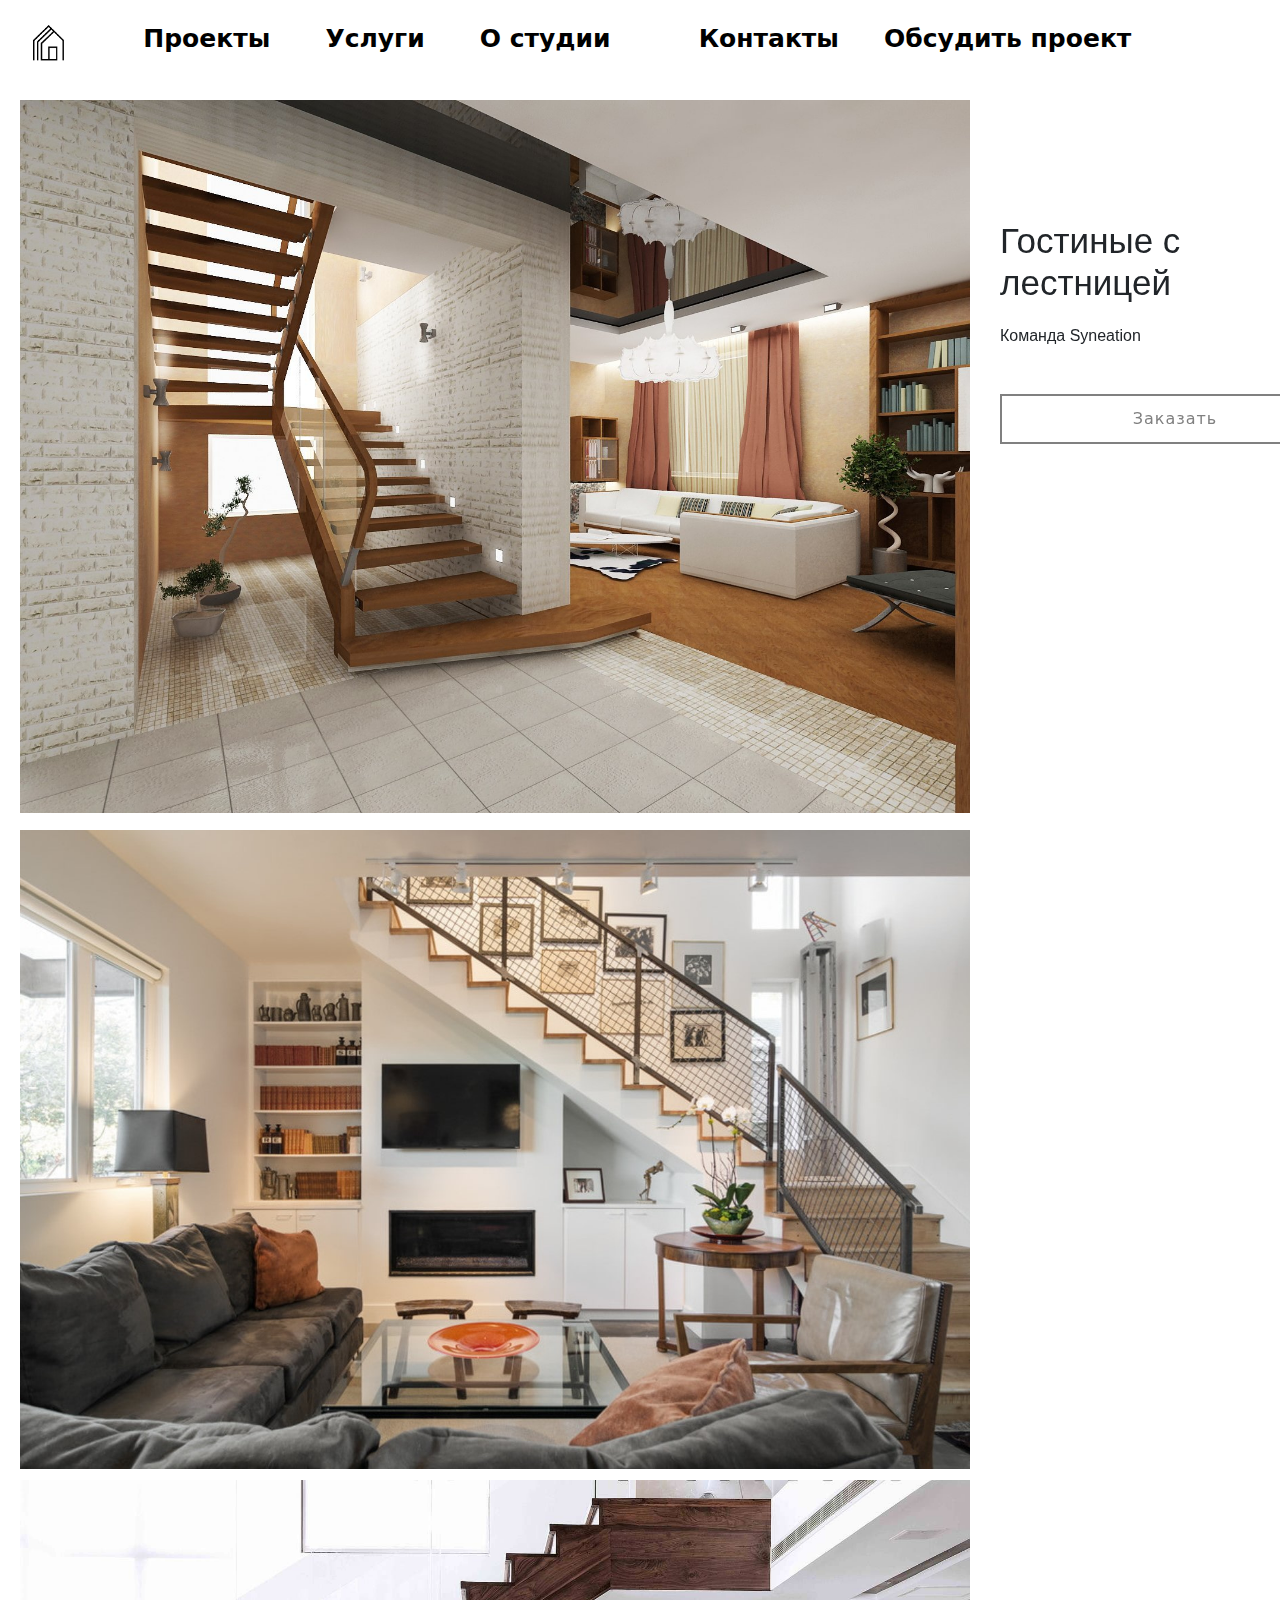
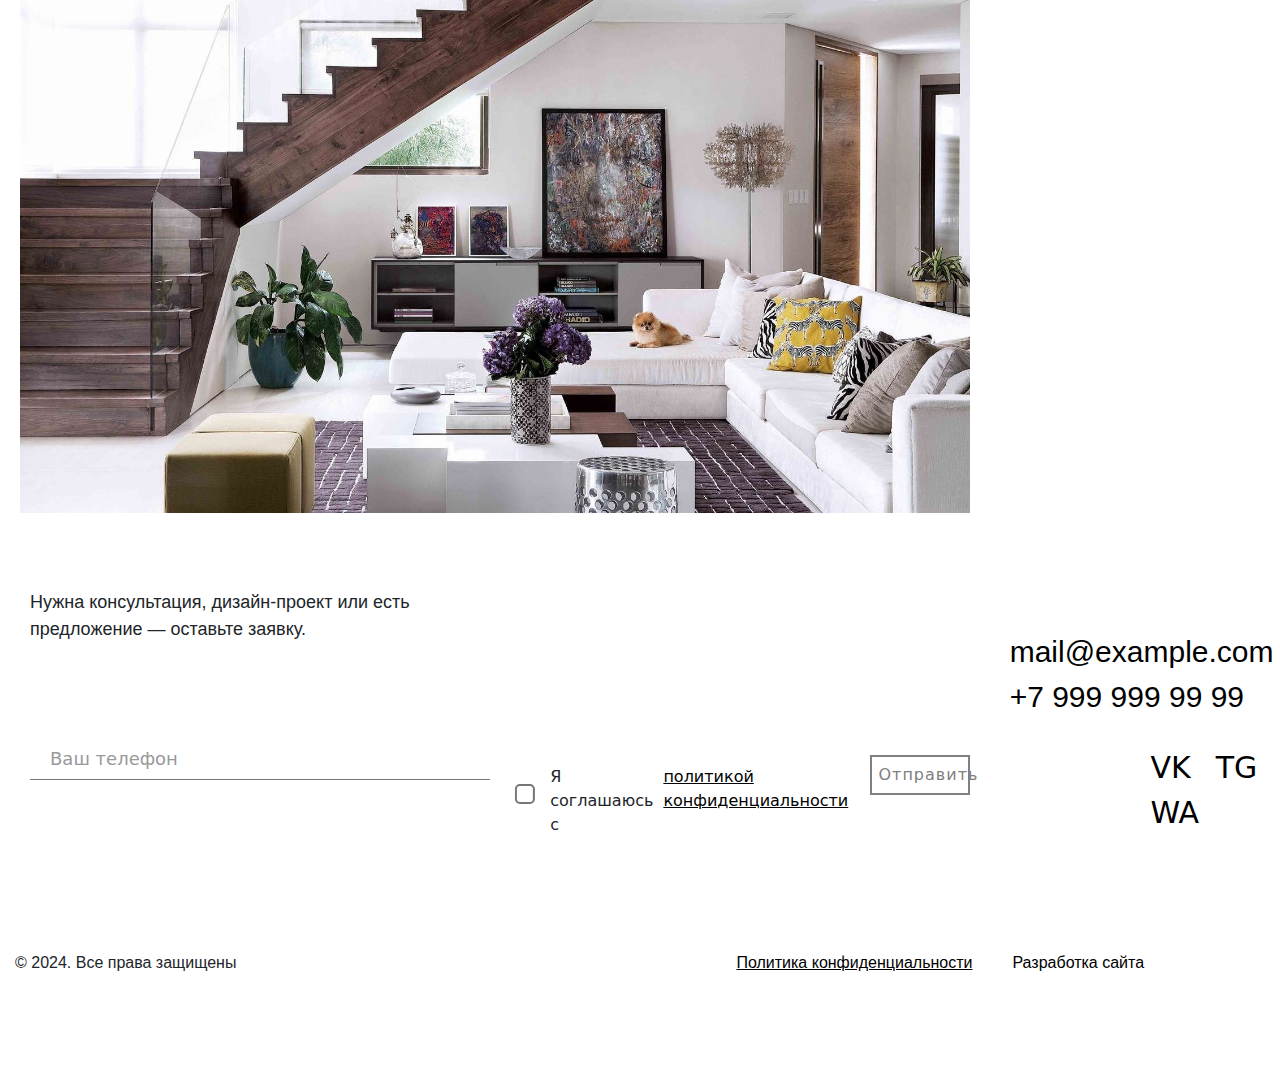
==== commit 68c2f5bc: "Update gostlest.html" ====
--- a/gostlest.html
+++ b/gostlest.html
@@ -2,7 +2,7 @@
 <html lang="en">
 <head>
     <meta charset="UTF-8">
-    <meta name="viewport" content="width=device-width, initial-scale=1.0">
+    <meta name="viewport" content="width=device-width, initial-scale=0.15">
     <title>Document</title>
 
     <!-- Css -->
@@ -150,4 +150,4 @@
 <!-- JS -->
 <script src="https://code.jquery.com/jquery-3.7.1.min.js"></script>
 <script src="js/etc.js"></script>
-</html>+</html>
--- a/css/style.css
+++ b/css/style.css
@@ -985,7 +985,7 @@
         margin-left: 500px;
     }
     .usl2 {
-        margin-left: 200px;
+        margin-left: 100px;
     }
 
     .image img{
@@ -997,7 +997,9 @@
         margin-left: 250px;
     }
  }
- @media (max-width: 1360px){
+
+
+ @media (max-width: 1500px){
     .head4 {
         margin-right: 30px;
     }
@@ -1008,10 +1010,10 @@
         margin-left: 100px;
     }
     .slide {
-        margin-left: 130px;
+        margin-left: 90px;
     }
     .down-head {
-        margin-left: 230px;
+        margin-left: 150px;
     }
     .img2 img{
         width: 70%;
@@ -1044,7 +1046,7 @@
     }
  }
 
- @media (max-width: 1024px){
+ @media (max-width: 1487px){
     .head1 {
         margin-left: 70px;
     }
@@ -1055,10 +1057,10 @@
         margin-right: 80px;
     }
     .slide {
-        margin-left: 150px;
+        margin-left: 20px;
     }
     .down-head {
-        margin-left: 280px;
+        margin-left: 20px;
     }
     .end1 a {
         margin-left: 40px;
@@ -1071,7 +1073,7 @@
         margin-left: 500px;
     }
     .img6 img {
-        width:350%;
+        width:150%;
     }
     .img8 img {
         margin-left: 450px;
@@ -1090,11 +1092,108 @@
         margin-left: 1px;
     }
     .usl2 {
-        margin-left: 300px;
+        margin-left: -160px;
     }
  }
 
- @media (max-width: 768px){
+@media(max-width: 1375px) {
+    .mail {
+        margin-left: -300px;
+    }
+    .con {
+        margin-left: -10px;
+        margin-top: 100px;
+    }
+} 
+
+@media (max-width: 1223px) {
+    .con {
+        margin-left: -100px;
+    }
+    .usl1 {
+        margin-left: 200px;
+        margin-right: 100px;
+    }
+    .usl2 {
+        margin-left: -10px;
+    }
+}
+
+@media (max-width: 1209px) {
+    .slide {
+        margin-left: 10px;
+    }
+    .down-head {
+        margin-left: -10px;
+    }
+    .image {
+        margin-left: 400px;
+    }
+    .aboutp3 {
+        margin-left: 400px;
+    }
+    .aboutp5 {
+        margin-left: 400px;
+    }
+    .abouth {
+        margin-left: 400px;
+    }
+    .aboutp1 {
+        margin-left: 400px;
+    }
+}
+
+@media (max-width: 1191px) {
+    .slide {
+        margin-left: 1px;
+        font-size: 40px;
+    }
+    .down-head {
+        margin-left: -20px;
+    }
+    .img6 img{
+        width: 200%;
+    }
+}
+
+@media(max-width: 1075px) {
+    .mail {
+        margin-left: -700px;
+    }
+    .end0 {
+        margin-left: -400px;
+    }
+    .con {
+        margin-left: -300px;
+    }
+    .img6 img {
+        width: 300%;
+    }
+    .uslugi {
+        margin-left: -90px;
+    }
+}
+
+@media (max-width: 1029px) {
+    .container2 button {
+        margin-left: -100px;
+        margin-top: 50px;
+    }
+    .mail {
+        margin-left: -800px;
+    }
+    .check1 p {
+        margin-left: -10px;
+    }
+    .img5 img {
+        margin-left: 400px;
+    }
+    .img5 h5 {
+        margin-left: 400px;
+    }
+}
+
+ @media (max-width: 971px){
     .head1 {
         margin-left: 10px;
         margin-right: 10px;
@@ -1109,10 +1208,11 @@
         margin-right: 10px;
     }
     .slide {
+        font-size: 50px;
         margin-left: 10px;
     }
     .down-head {
-        margin-left: 10px;
+        margin-left: -10px;
     }
     .img2 img{
         width: 100%;
@@ -1125,11 +1225,11 @@
         width: 280%;
     }
     .img4 img {
-        margin-left: 200px;
+        margin-left: 230px;
         width: 70%;
     }
     .img4 h5 {
-        margin-left: 200px;
+        margin-left: 300px;
     }
     .img5 img {
         margin-left: 400px;
@@ -1159,12 +1259,9 @@
     .usl1 p {
         margin-left: -450px;
     }
-    .usl2 h1{
+    .usl2 {
         margin-left: -660px;
         margin-top: 200px;
-    }
-    .usl2 p {
-        margin-left: -660px;
     }
     .container2 {
         margin-top: 100px;
@@ -1244,7 +1341,52 @@
    
  }
 
- @media (max-width: 425px){
+ @media (max-width: 961px) {
+    .img4 img {
+        margin-left: 300px;
+    }
+    .img3 img {
+        width: 300%;
+    }
+    .usl1 h1{
+        margin-left: 200px;
+    }
+    .usl1 p {
+        margin-left: 200px;
+    }
+    .container2 button {
+        margin-bottom: 100px;
+    }
+ }
+
+ @media (max-width: 889px) {
+    .usl2 h1 {
+        margin-top: 100px;
+    }
+    .img7 img {
+        width: 100%;
+        margin-left: 350px;
+    }
+    .img7 h5 {
+        margin-left: 350px;
+    }
+    .check1 input {
+        margin-left: -100px;
+    }
+    
+ }
+
+@media (max-width: 734px) {
+    .edn0 {
+        margin-top: 200px;
+    }
+    .end1 {
+        margin-left: -100px;
+        margin-top: 100px;
+    }
+}
+
+ @media (max-width: 635px){
     .head-anim {
         right: 0;
     }
@@ -1270,12 +1412,16 @@
         font-size: 26px;
     }
 
+    .img1 img {
+        width: 90%;
+    }
+
     .img2 img{
-        width: 200%;
-        margin-left: 150px;
+        width: 300%;
+        margin-left: 20px;
     }
     .img2 h5{
-        margin-left: 150px;
+        margin-left: 20px;
     }
 
     .img3 img {
@@ -1290,11 +1436,11 @@
     }
 
     .img5 img {
-        margin-left:130px;
-        width: 130%;
+        margin-left:10px;
+        width: 170%;
     }
     .img5 h5 {
-        margin-left: 130px;
+        margin-left: 10px;
     }
 
     .img6 img {
@@ -1309,14 +1455,14 @@
         
     }
     .img8 img {
-        margin-left: 80px;
-        width: 130%;
+        margin-left: 10px;
+        width: 170%;
     }
     .img8 h5 {
-        margin-left: 80px;
+        margin-left: 10px;
     }
     .img9 img {
-        width: 70%;
+        width: 100%;
     }
 
     .uslugi h1 {
@@ -1324,18 +1470,20 @@
         font-size: 45px;
     }
     .usl1  h1{
-        margin-left: -460px;
+        margin-left: -90px;
     }
     .usl1 p {
-        margin-left: -460px;
+        margin-left: -90px;
     }
     .usl2 h1{
-        margin-left: -960px;
+        margin-left: 200px;
         margin-top: 200px;
     }
     .usl2 p {
-        margin-left: -960px;
-
+        margin-left: 200px;
+    }
+    .uslugi {
+        margin-left: 10px;
     }
 
     .abouth {
@@ -1529,7 +1677,61 @@
         font-size: 21px;
         cursor: pointer;
     }
-
+    @media (max-width: 630px) {
+        .img2 img {
+            width: 200%;
+        }
+        .img7 img {
+            width: 150%;
+        }
+    }
+    @media (max-width: 442px) {
+        .img2 img {
+            width: 300%;
+        }
+    }
+    @media (max-width: 425px) {
+        .uslugi {
+            margin-left: 10px;
+        }
+        .img7 img {
+            width: 200%;
+        }
+        .usl1 h1 {
+            margin-left: -150px;
+        }
+        .usl1 p {
+            margin-left: -150px;
+        }
+        .usl2 h1 {
+            margin-left: 300px;
+        }
+        .usl2 p {
+            margin-left: 300px;
+        }
+    }
+    @media (max-width: 396px) {
+        .slide {
+            font-size: 20px;
+        }
+        .img2 img {
+            width: 400%;
+        }
+        .img4 img {
+            width: 50%;
+        }
+        .img5 img {
+            width: 200%;
+        }
+        .img7 img{
+            width: 240%;
+        }
+    }
+    @media (max-width: 370px) {
+        .img7 img {
+            width: 200%;
+        }
+    }
     @media (max-width: 375px){
         .img-head {
             width: 8%;
@@ -1559,7 +1761,7 @@
             font-size: 20px;
         }
         .img1 img {
-            width: 100%;
+            width: 90%;
         }
         .img2 img{
             width: 500%;
@@ -1681,7 +1883,7 @@
             margin-top: 50px;
         }
         .con {
-            margin-left: -800px;
+            margin-left: -500px;
             margin-top: 220px;
         }
         .check1 input{
@@ -1696,13 +1898,13 @@
         }
         .group { 
             position:relative; 
-            margin-bottom:5px; 
+            
           }
           button {
             width: 100%;
           }
         .container2 {
-            margin-left: 400px;
+            margin-left: 100px;
         }
         /* pop-up mobile */
         .pop_up {
@@ -1779,6 +1981,113 @@
             cursor: pointer;
         }
     }
+    @media (max-width: 373px) {
+        .usl1 h1{
+            margin-left: -150px;
+        }
+        .usl1 p {
+            margin-left: -150px;
+        }
+        .usl2 h1{
+            margin-left: 320px;
+        }
+        .usl2 p {
+            margin-left: 320px;
+        }
+        .container2 button {
+            margin-top: -10px;
+        }
+    }
+    @media (max-width: 360px) {
+        .down-head {
+            margin-left: -15px;
+        }
+        .img1 img {
+            width: 90%;
+        }
+        .img2 img {
+            width: 800%;
+        }
+        .img4 img {
+            width: 40%;
+        }
+        .img4 h5 {
+            font-size: 12px;
+        }
+        .img5 img {
+            width: 250%;
+        }
+        .img7 img {
+            width: 300%;
+        }
+    }
+    @media (max-width: 358px) {
+        .img2 img {
+            width: 550%;
+        }
+    }
+    @media (max-width: 350px) {
+        .slide {
+            margin-left: 10px;
+            font-size: 17px;
+        }
+        .down-head {
+            margin-left: -15px;
+        }
+        .img1 img {
+            width: 90%;
+        }
+        .img2 img {
+            width: 700%;
+        }
+        .img4 img {
+            width: 40%;
+        }
+        .img4 h5 {
+            font-size: 12px;
+        }
+        .img5 img {
+            width: 230%;
+        }
+        .img7 img {
+            width: 300%;
+        }
+        .img9 img {
+            width: 90%;
+        }
+    }
+    @media (max-width: 330px) {
+        .slide {
+            margin-left: 10px;
+            font-size: 17px;
+        }
+        .down-head {
+            margin-left: -15px;
+        }
+        .img2 img {
+            width: 1500%;
+        }
+        .img4 img {
+            width: 40%;
+        }
+        .img4 h5 {
+            font-size: 20px;
+        }
+        .img5 img {
+            width: 250%;
+        }
+        .img7 img {
+            width: 400%;
+        }
+    }
+    @media (max-width: 329px) {
+        .img2 img {
+            width: 990%;
+        }
+        .img7 img {
+            width: 350%;
+        }
+    }
     @media (max-width: 320px){
         @-webkit-keyframes slidein {
             from {
@@ -1921,18 +2230,18 @@
             font-size: 35px;
         }
         .usl1  h1{
-            margin-left: -460px;
+            margin-left: -160px;
         }
         .usl1 p {
-            margin-left: -460px;
+            margin-left: -160px;
             font-size: 15px;
         }
         .usl2 h1{
-            margin-left: -960px;
+            margin-left: 360px;
             margin-top: 200px;
         }
         .usl2 p {
-            margin-left: -960px;
+            margin-left: 360px;
             font-size: 13px;
         }
     
@@ -2084,4 +2393,22 @@
         }
     }
  }
- }+ }
+ @media (max-width: 313px) {
+    .slide {
+        font-size: 15px;
+    }
+    .img1 img {
+        width: 90%;
+    }
+    .img2 img {
+        width: 2350%;
+    }
+    .img5 img {
+        width: 300%;
+    }
+    .img8 img {
+        width: 180%;
+    }
+ }
+
--- a/css/gost.css
+++ b/css/gost.css
@@ -194,6 +194,15 @@
         margin-left: -30px;
     }
 }
+
+@media (max-width: 730px) {
+    .text button {
+        width: 20%;
+    }
+    .text h1 {
+        font-size: 20px;
+    }
+}
 @media (max-width: 425px){
     .text h1 {
         margin-left: 240px;
@@ -277,10 +286,25 @@
     }
 }
 
+@media (max-width: 370px) {
+    .text h1 {
+        margin-top: 260px;
+    }
+    .img1 img {
+        margin-top: 160px;
+    }
+    .img2 img {
+        margin-top: 330px;
+    }
+    .img3 img {
+        margin-top: 500px;
+    }
+}
+
 @media (max-width: 321px){
     .text h1 {
         margin-left: 230px;
-        margin-top: 120px;
+        margin-top: 280px;
         font-size: 12px;
         font-family: 'Lucida Sans', 'Lucida Sans Regular', 'Lucida Grande', 'Lucida Sans Unicode', Geneva, Verdana, sans-serif;
     }
